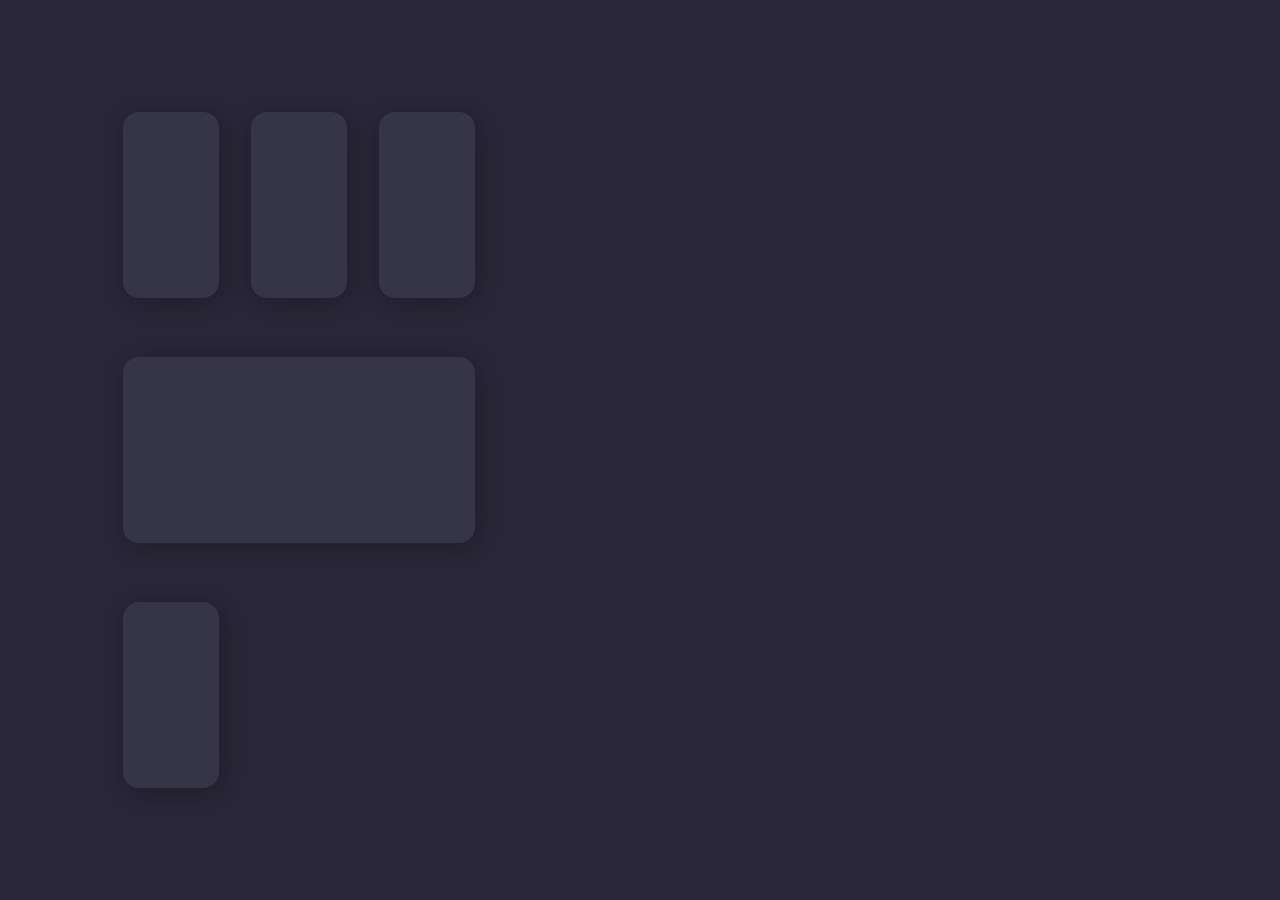
==== 8 - dashboard/index.html @ 5497b5a3 "sync" ====
<!DOCTYPE html>
<html lang="en">
<head>
    <meta charset="UTF-8">
    <meta http-equiv="X-UA-Compatible" content="IE=edge">
    <meta name="viewport" content="width=device-width, initial-scale=1.0">
    <title>Document</title>
    <link rel="stylesheet" href="style.css">
</head>
<body>
    <main id="app">
        <div class="box">
        </div>
        <div class="box">
        </div>
        <div class="box">
        </div>
        <div class="box">
        </div>
        <div class="box">
        </div>
    </main> 
</body>
</html>
---- 8 - dashboard/style.css ----
* {
    margin: 0;
    padding: 0;
    box-sizing: border-box;
    -webkit-font-smoothing: antialiased;
    -moz-osx-font-smoothing: grayscale;
}

:root {
    font-size: 62.5%;
}

body {
    font-size: 1.6rem;
}

.box {
    padding: 2.9rem 4.8rem;
    background: #363447;
    box-shadow: .3rem .4rem 2.6rem rgba(0, 0, 0, 0.25);
    border-radius: 1.6rem;
}

#app {
    background-color: #292738;
    display: grid;
    grid-template-columns: max-content max-content max-content;
    column-gap: 3.2rem;
    row-gap: 5.9rem;
    width: 100vw;
    height: 100vh;

    padding: 11.2rem 12.3rem;
}

.box:nth-child(4) {
    grid-column: 1/4;
}
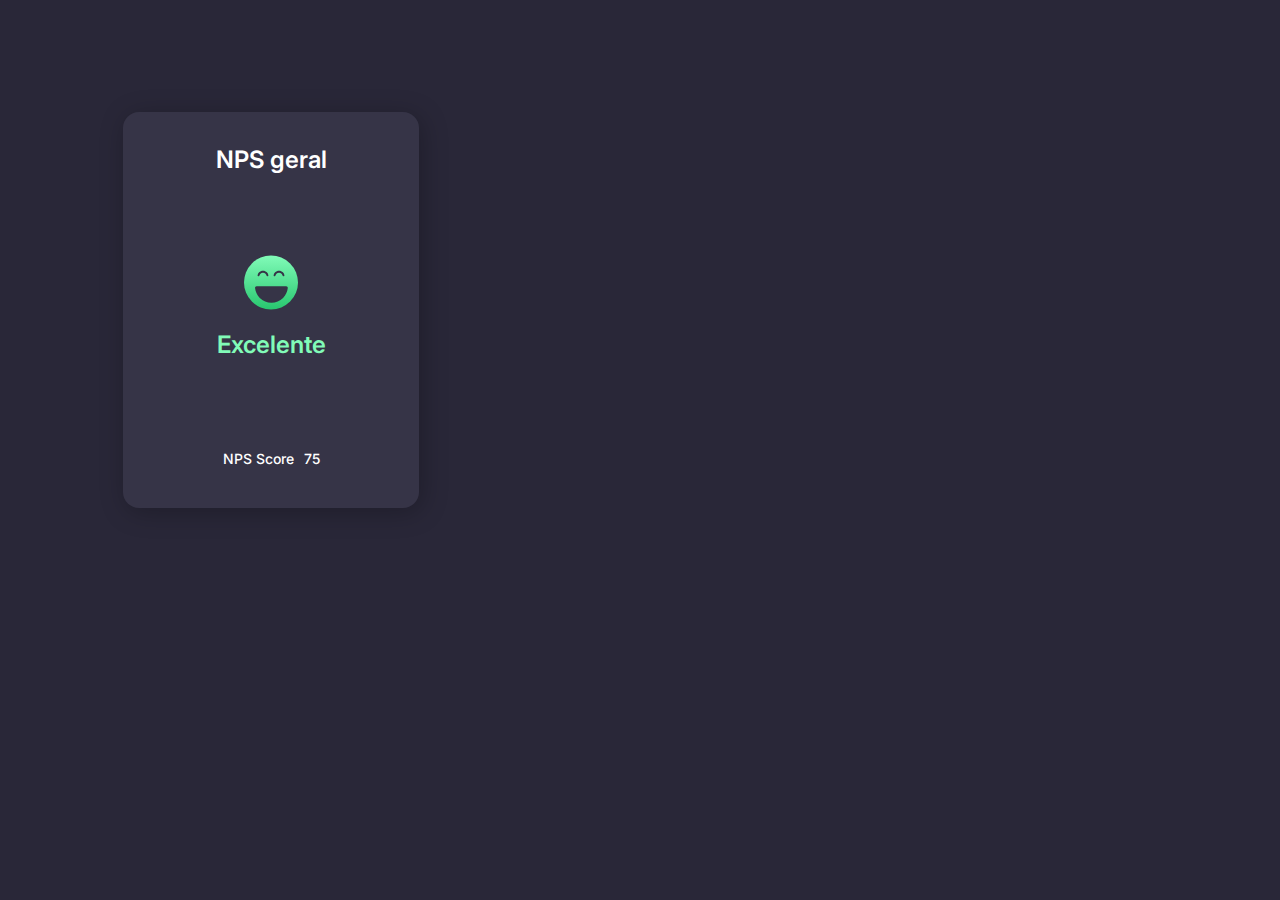
==== commit f35c5d89: "box NPS geral (css e html)" ====
--- a/8 - dashboard/index.html
+++ b/8 - dashboard/index.html
@@ -1,24 +1,48 @@
 <!DOCTYPE html>
 <html lang="en">
+
 <head>
     <meta charset="UTF-8">
     <meta http-equiv="X-UA-Compatible" content="IE=edge">
     <meta name="viewport" content="width=device-width, initial-scale=1.0">
     <title>Document</title>
     <link rel="stylesheet" href="style.css">
+    <link rel="preconnect" href="https://fonts.googleapis.com">
+    <link rel="preconnect" href="https://fonts.gstatic.com" crossorigin>
+    <link href="https://fonts.googleapis.com/css2?family=Inter:wght@400;500;700&display=swap" rel="stylesheet">
 </head>
+
 <body>
-    <main id="app">
+    <main id="app" class="">
+
+        <div class="box nps grid">
+
+            <div class="top">
+                NPS geral
+            </div>
+
+            <div class="middle grid">
+                <img src="./assets/smile.svg" alt="bolinha verde sorrindo">
+                Excelente
+            </div>
+
+            <div class="bottom">
+                <span>NPS Score</span>
+                <span>75</span>
+            </div>
+
+        </div>
+
+        <!-- <div class="box">
+        </div>
+
         <div class="box">
         </div>
+
         <div class="box">
-        </div>
-        <div class="box">
-        </div>
-        <div class="box">
-        </div>
-        <div class="box">
-        </div>
-    </main> 
+        </div> -->
+
+    </main>
 </body>
+
 </html>--- a/8 - dashboard/style.css
+++ b/8 - dashboard/style.css
@@ -12,6 +12,11 @@
 
 body {
     font-size: 1.6rem;
+    font-family: 'Inter';
+}
+
+.grid {
+    display: grid;
 }
 
 .box {
@@ -19,14 +24,16 @@
     background: #363447;
     box-shadow: .3rem .4rem 2.6rem rgba(0, 0, 0, 0.25);
     border-radius: 1.6rem;
+    color: white;
 }
 
 #app {
     background-color: #292738;
-    display: grid;
-    grid-template-columns: max-content max-content max-content;
+    /* grid-template-columns: max-content max-content max-content; */
+    grid-template-columns: 1fr 1fr 1fr;
     column-gap: 3.2rem;
     row-gap: 5.9rem;
+
     width: 100vw;
     height: 100vh;
 
@@ -35,4 +42,29 @@
 
 .box:nth-child(4) {
     grid-column: 1/4;
+}
+
+.nps {
+    font-weight: 600;
+    font-size: 24px;
+    line-height: 160%;
+    text-align: center;
+    width: 29.6rem;
+    gap: 3.2rem;
+}
+
+.nps .middle {
+    height: 19.7rem;
+    place-content: center;
+    justify-items: center;
+    gap: 1.6rem;
+    color: #81FBB8;
+}
+
+.nps .bottom {
+    font-weight: 500;
+    font-size: 1.4rem;
+    display: flex;
+    justify-content: center;
+    gap: 1rem;
 }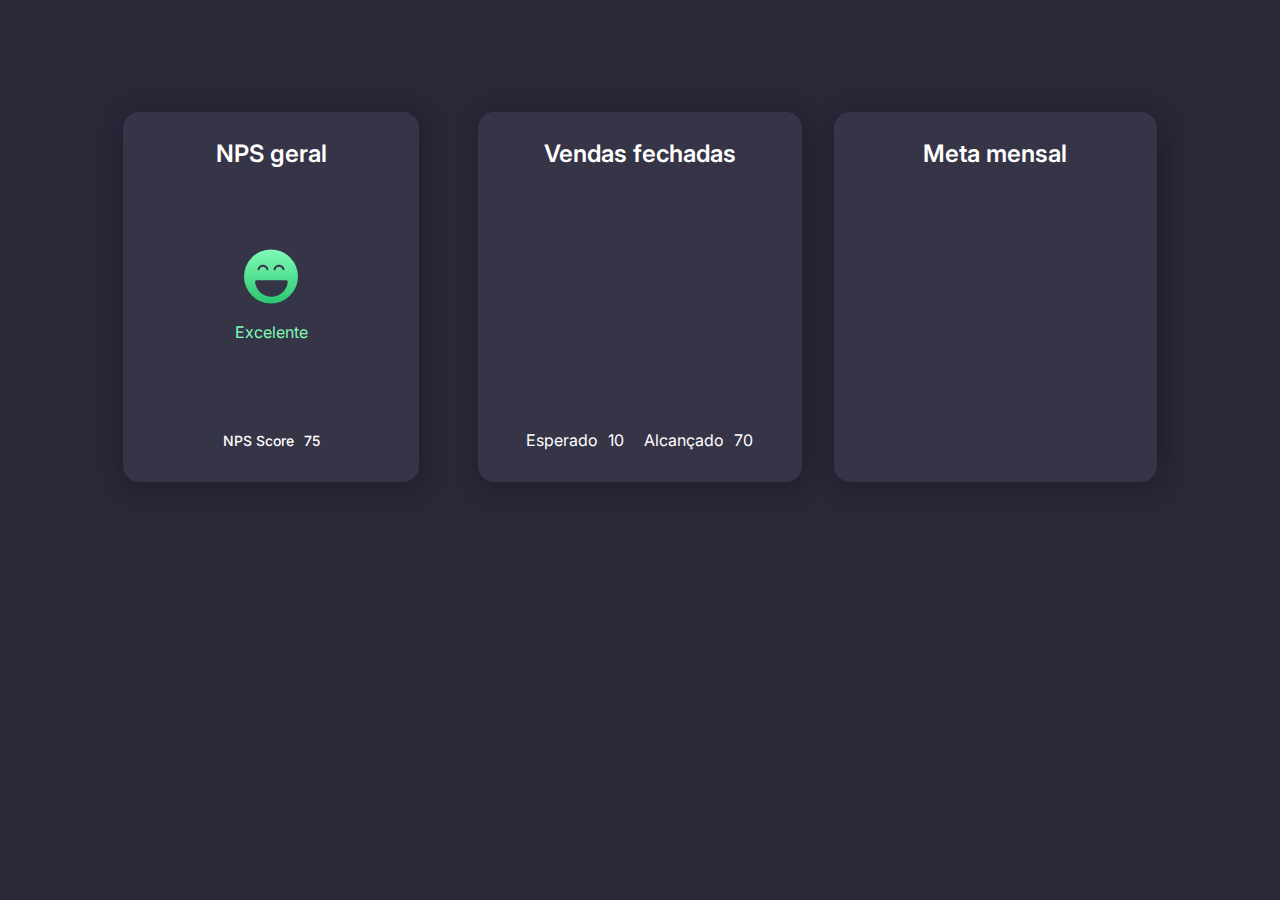
==== commit 2a553006: "esqueleto do Vendas Fechadas (css e html)" ====
--- a/8 - dashboard/index.html
+++ b/8 - dashboard/index.html
@@ -13,34 +13,53 @@
 </head>
 
 <body>
-    <main id="app" class="">
+    <main id="app" class="grid">
 
         <div class="box nps grid">
-
             <div class="top">
                 NPS geral
             </div>
-
             <div class="middle grid">
                 <img src="./assets/smile.svg" alt="bolinha verde sorrindo">
                 Excelente
             </div>
-
             <div class="bottom">
                 <span>NPS Score</span>
                 <span>75</span>
             </div>
-
         </div>
 
-        <!-- <div class="box">
+        <div class="box sell grid">
+            <div class="top">Vendas fechadas</div>
+            <div class="middle"></div>
+            <div class="bottom">
+                <div class="item">
+                    <span>Esperado</span>
+                    <span>10</span>
+                </div>
+                <div class="item">
+                    <span>Alcançado</span>
+                    <span>70</span>
+                </div>
+            </div>
         </div>
 
-        <div class="box">
+        <div class="box target grid">
+            <div class="top">Meta mensal</div>
+            <div class="middle"></div>
+            <div class="bottom">
+                <div class="item">
+                    <span></span>
+                    <span></span>
+                </div>
+                <div class="item">
+                    <span></span>
+                    <span></span>
+                </div>
+            </div>
         </div>
 
-        <div class="box">
-        </div> -->
+        
 
     </main>
 </body>
--- a/8 - dashboard/style.css
+++ b/8 - dashboard/style.css
@@ -25,12 +25,14 @@
     box-shadow: .3rem .4rem 2.6rem rgba(0, 0, 0, 0.25);
     border-radius: 1.6rem;
     color: white;
+    line-height: 160%;
 }
 
 #app {
     background-color: #292738;
     /* grid-template-columns: max-content max-content max-content; */
     grid-template-columns: 1fr 1fr 1fr;
+    grid-template-rows: max-content;
     column-gap: 3.2rem;
     row-gap: 5.9rem;
 
@@ -44,11 +46,25 @@
     grid-column: 1/4;
 }
 
-.nps {
+.top {
     font-weight: 600;
     font-size: 24px;
-    line-height: 160%;
     text-align: center;
+}
+
+.bottom {
+    display: flex;
+    gap: 2rem;
+    justify-content: center;
+    margin-top: auto;
+}
+
+.bottom .item {
+    display: flex;
+    gap: 1rem;
+}
+
+.nps {
     width: 29.6rem;
     gap: 3.2rem;
 }
@@ -64,7 +80,6 @@
 .nps .bottom {
     font-weight: 500;
     font-size: 1.4rem;
-    display: flex;
     justify-content: center;
     gap: 1rem;
 }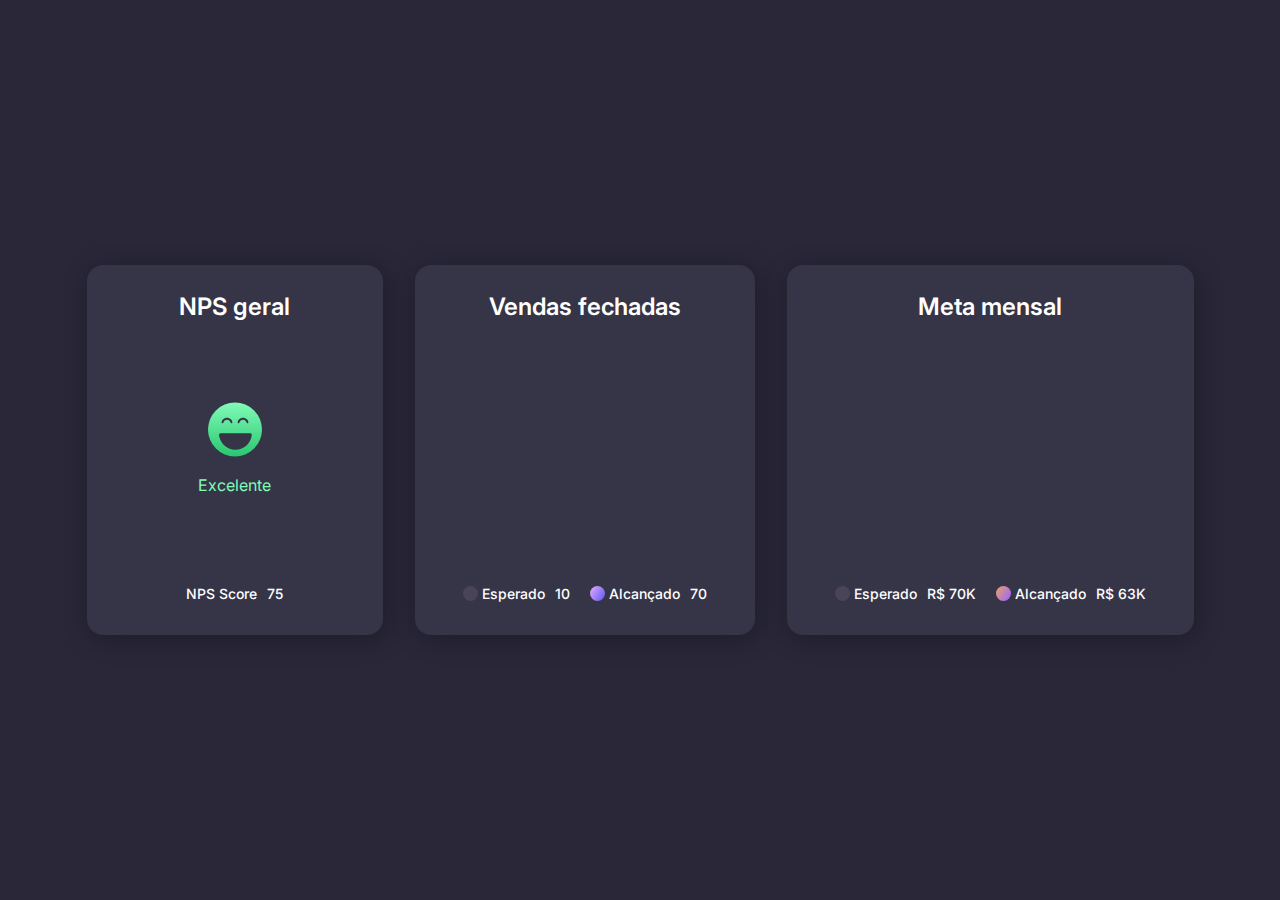
==== commit 1169ea2e: "ajustes no grid e bottom de cada box" ====
--- a/8 - dashboard/index.html
+++ b/8 - dashboard/index.html
@@ -38,7 +38,7 @@
                     <span>10</span>
                 </div>
                 <div class="item">
-                    <span>Alcançado</span>
+                    <span id="sell-alcancado">Alcançado</span>
                     <span>70</span>
                 </div>
             </div>
@@ -48,13 +48,15 @@
             <div class="top">Meta mensal</div>
             <div class="middle"></div>
             <div class="bottom">
+
                 <div class="item">
-                    <span></span>
-                    <span></span>
+                    <span>Esperado</span>
+                    <span id="">R$ 70K</span>
                 </div>
+
                 <div class="item">
-                    <span></span>
-                    <span></span>
+                    <span id="target-alcancado">Alcançado</span>
+                    <span>R$ 63K</span>
                 </div>
             </div>
         </div>
--- a/8 - dashboard/style.css
+++ b/8 - dashboard/style.css
@@ -31,15 +31,17 @@
 #app {
     background-color: #292738;
     /* grid-template-columns: max-content max-content max-content; */
-    grid-template-columns: 1fr 1fr 1fr;
+    grid-template-columns: 29.6rem max-content max-content;
     grid-template-rows: max-content;
     column-gap: 3.2rem;
     row-gap: 5.9rem;
 
-    width: 100vw;
-    height: 100vh;
+    /*width: fit-content;*/
+    min-width: 100vh;
+    height: fit-content;
+    min-height: 100vh;
 
-    padding: 11.2rem 12.3rem;
+    place-content: center;
 }
 
 .box:nth-child(4) {
@@ -53,6 +55,8 @@
 }
 
 .bottom {
+    font-weight: 500;
+    font-size: 1.4rem;
     display: flex;
     gap: 2rem;
     justify-content: center;
@@ -61,11 +65,42 @@
 
 .bottom .item {
     display: flex;
+    align-items: center;
     gap: 1rem;
 }
 
+
+.bottom .item span {
+    --bg-color: #4A4556;
+}
+
+
+.item #sell-alcancado {
+    --bg-color: linear-gradient(121.94deg, #CE9FFC 15.98%, #7367F0 82.85%);
+    border-radius: 999px;
+}
+
+.item #target-alcancado {
+    --bg-color: linear-gradient(121.94deg, #DF9780 15.98%, #A66DE9 82.85%);
+    border-radius: 999px;
+}
+
+.bottom .item span:nth-child(1){
+    display: flex;
+    align-items: center;
+    gap:0.4rem;
+}
+
+.bottom .item span:nth-child(1)::before {
+    content: "";
+    width: 1.5rem;
+    height: 1.5rem;
+    display: block;
+    background: var(--bg-color);
+    border-radius: 999px;
+}
+
 .nps {
-    width: 29.6rem;
     gap: 3.2rem;
 }
 
@@ -78,8 +113,5 @@
 }
 
 .nps .bottom {
-    font-weight: 500;
-    font-size: 1.4rem;
-    justify-content: center;
     gap: 1rem;
 }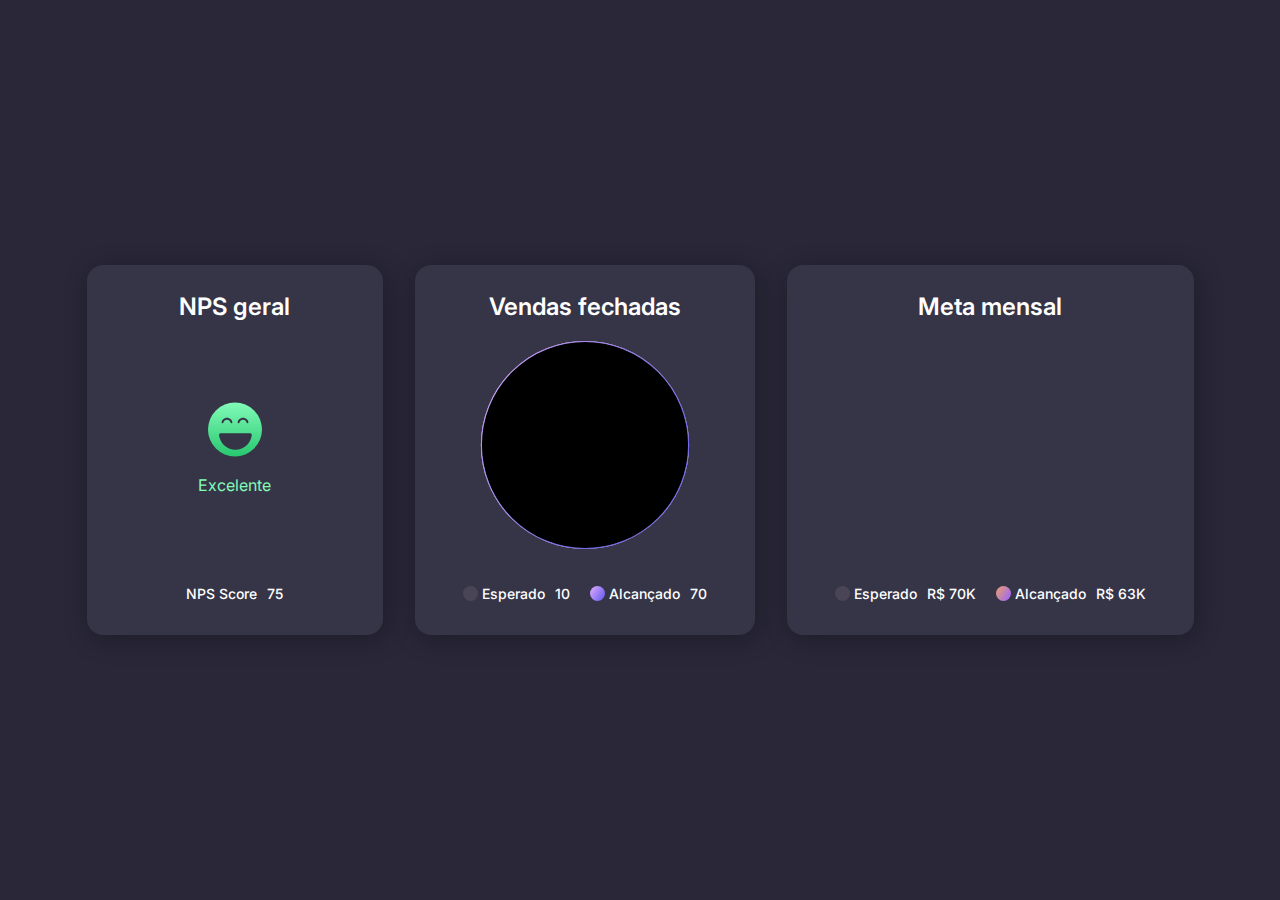
==== commit 5c8ed5df: "terminando o html" ====
--- a/8 - dashboard/index.html
+++ b/8 - dashboard/index.html
@@ -1,6 +1,5 @@
 <!DOCTYPE html>
 <html lang="en">
-
 <head>
     <meta charset="UTF-8">
     <meta http-equiv="X-UA-Compatible" content="IE=edge">
@@ -11,10 +10,8 @@
     <link rel="preconnect" href="https://fonts.gstatic.com" crossorigin>
     <link href="https://fonts.googleapis.com/css2?family=Inter:wght@400;500;700&display=swap" rel="stylesheet">
 </head>
-
 <body>
     <main id="app" class="grid">
-
         <div class="box nps grid">
             <div class="top">
                 NPS geral
@@ -28,10 +25,21 @@
                 <span>75</span>
             </div>
         </div>
-
         <div class="box sell grid">
             <div class="top">Vendas fechadas</div>
-            <div class="middle"></div>
+            <div class="middle">
+                <svg viewBox="0 0 232 232">
+                    <circle cx="50%" cy="50%" r="98.5" stroke="#D9D9D9" />
+                    <circle cx="50%" cy="50%" r="98.5" stroke=url(#paint0_linear_201_85) />
+                    <defs>
+                        <linearGradient id="paint0_linear_201_85" x1="-9" y1="82" x2="145" y2="178"
+                            gradientUnits="userSpaceOnUse">
+                            <stop stop-color="#CE9FFC" />
+                            <stop offset="1" stop-color="#7367F0" />
+                        </linearGradient>
+                    </defs>
+                </svg>
+            </div>
             <div class="bottom">
                 <div class="item">
                     <span>Esperado</span>
@@ -43,27 +51,20 @@
                 </div>
             </div>
         </div>
-
         <div class="box target grid">
             <div class="top">Meta mensal</div>
             <div class="middle"></div>
             <div class="bottom">
-
                 <div class="item">
                     <span>Esperado</span>
                     <span id="">R$ 70K</span>
                 </div>
-
                 <div class="item">
                     <span id="target-alcancado">Alcançado</span>
                     <span>R$ 63K</span>
                 </div>
             </div>
         </div>
-
-        
-
     </main>
 </body>
-
 </html>--- a/8 - dashboard/style.css
+++ b/8 - dashboard/style.css
@@ -35,12 +35,10 @@
     grid-template-rows: max-content;
     column-gap: 3.2rem;
     row-gap: 5.9rem;
-
     /*width: fit-content;*/
     min-width: 100vh;
     height: fit-content;
     min-height: 100vh;
-
     place-content: center;
 }
 
@@ -68,7 +66,6 @@
     align-items: center;
     gap: 1rem;
 }
-
 
 .bottom .item span {
     --bg-color: #4A4556;
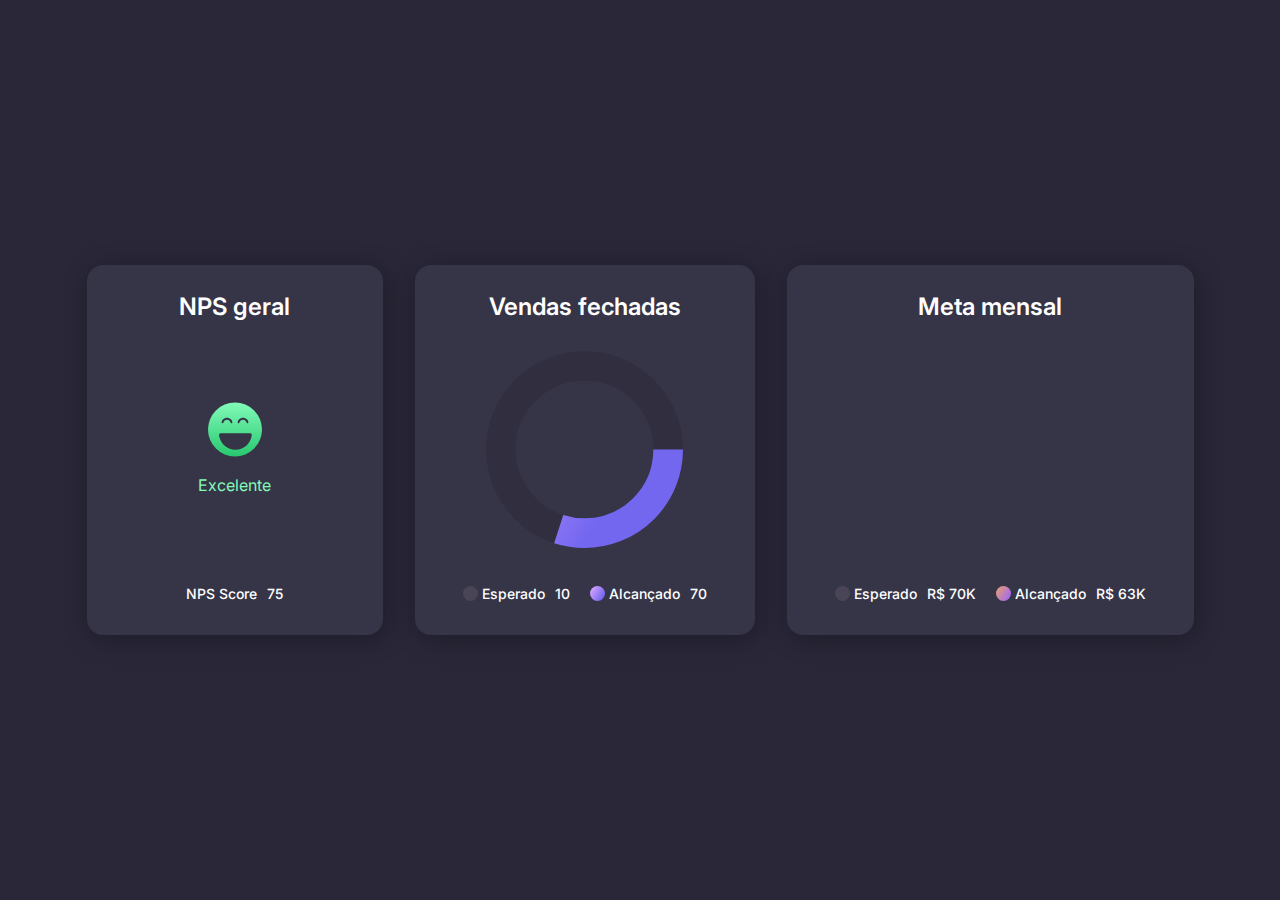
==== commit 193f4bc5: "?" ====
--- a/8 - dashboard/index.html
+++ b/8 - dashboard/index.html
@@ -29,7 +29,7 @@
             <div class="top">Vendas fechadas</div>
             <div class="middle">
                 <svg viewBox="0 0 232 232">
-                    <circle cx="50%" cy="50%" r="98.5" stroke="#D9D9D9" />
+                    <circle cx="50%" cy="50%" r="98.5" opacity="0.1" stroke="black" />
                     <circle cx="50%" cy="50%" r="98.5" stroke=url(#paint0_linear_201_85) />
                     <defs>
                         <linearGradient id="paint0_linear_201_85" x1="-9" y1="82" x2="145" y2="178"
--- a/8 - dashboard/style.css
+++ b/8 - dashboard/style.css
@@ -111,4 +111,29 @@
 
 .nps .bottom {
     gap: 1rem;
+}
+
+.middle {
+    display: grid;
+    place-content: center;
+}
+
+svg {
+    width: 19.7rem;
+    height: 19.7rem;
+}
+
+svg circle {
+    stroke-dasharray: 618;
+    stroke-dashoffset: 618;
+    stroke-width: 35;
+    fill: none;
+}
+
+svg circle:nth-child(1){
+    stroke-dashoffset: 0;
+}
+
+svg circle:nth-child(2){
+    stroke-dashoffset: calc(618 - (618 * 30/100));
 }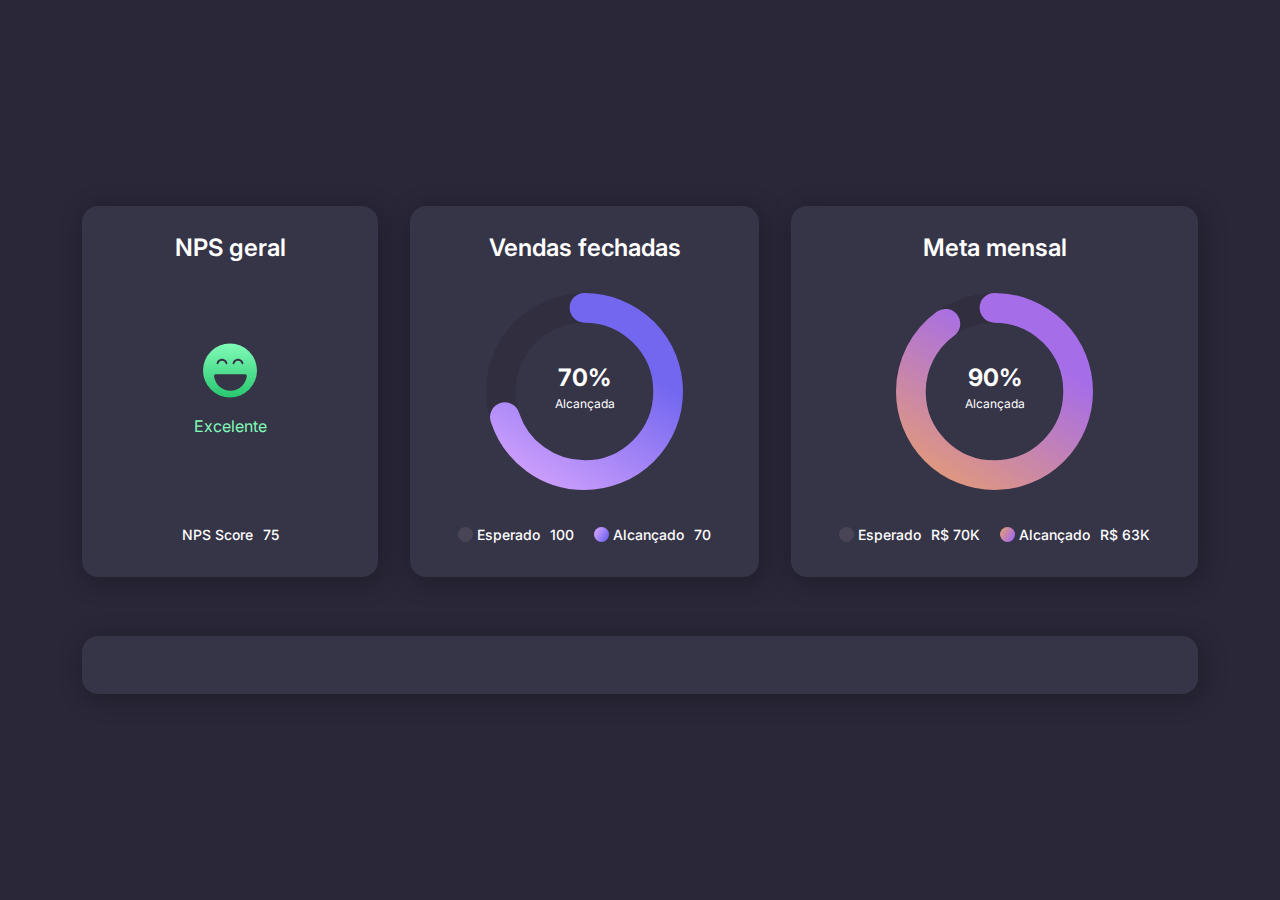
==== commit 60156fea: "ajustes nos graficos" ====
--- a/8 - dashboard/index.html
+++ b/8 - dashboard/index.html
@@ -28,7 +28,8 @@
         <div class="box sell grid">
             <div class="top">Vendas fechadas</div>
             <div class="middle">
-                <svg viewBox="0 0 232 232">
+
+                <svg viewBox="0 0 232 232" style="--percentage: 70">
                     <circle cx="50%" cy="50%" r="98.5" opacity="0.1" stroke="black" />
                     <circle cx="50%" cy="50%" r="98.5" stroke=url(#paint0_linear_201_85) />
                     <defs>
@@ -39,11 +40,17 @@
                         </linearGradient>
                     </defs>
                 </svg>
+
+                <div class="content">
+                    <h3>70%</h3>
+                    <p>Alcançada</p>
+                </div>
+
             </div>
             <div class="bottom">
                 <div class="item">
                     <span>Esperado</span>
-                    <span>10</span>
+                    <span>100</span>
                 </div>
                 <div class="item">
                     <span id="sell-alcancado">Alcançado</span>
@@ -53,7 +60,26 @@
         </div>
         <div class="box target grid">
             <div class="top">Meta mensal</div>
-            <div class="middle"></div>
+            <div class="middle">
+
+                <svg viewBox="0 0 232 232" style="--percentage: 90">
+                    <circle cx="50%" cy="50%" r="98.5" opacity="0.1" stroke="black" />
+                    <circle cx="50%" cy="50%" r="98.5" stroke=url(#paint0_linear_201_104) />
+                    <defs>
+                        <linearGradient id="paint0_linear_201_104" x1="1.97421e-07" y1="82" x2="154" y2="178" 
+                        gradientUnits="userSpaceOnUse">    
+                        <stop stop-color="#DF9780"/>
+                        <stop offset="1" stop-color="#A66DE9"/>
+                        </linearGradient>
+                    </defs>
+                </svg>
+
+                <div class="content">
+                    <h3>90%</h3>
+                    <p>Alcançada</p>
+                </div>
+
+            </div>
             <div class="bottom">
                 <div class="item">
                     <span>Esperado</span>
@@ -65,6 +91,8 @@
                 </div>
             </div>
         </div>
+
+        <div class="box weekly-sell"></div>
     </main>
 </body>
 </html>--- a/8 - dashboard/style.css
+++ b/8 - dashboard/style.css
@@ -8,8 +8,9 @@
 
 :root {
     font-size: 62.5%;
+    
 }
-
+  
 body {
     font-size: 1.6rem;
     font-family: 'Inter';
@@ -82,10 +83,10 @@
     border-radius: 999px;
 }
 
-.bottom .item span:nth-child(1){
+.bottom .item span:nth-child(1) {
     display: flex;
     align-items: center;
-    gap:0.4rem;
+    gap: 0.4rem;
 }
 
 .bottom .item span:nth-child(1)::before {
@@ -114,26 +115,56 @@
 }
 
 .middle {
+    position: relative;
     display: grid;
     place-content: center;
 }
 
 svg {
+    --circunference: 618;
+    --percentage: 0;
     width: 19.7rem;
     height: 19.7rem;
+    transform: rotate(-90deg);
 }
 
 svg circle {
-    stroke-dasharray: 618;
-    stroke-dashoffset: 618;
+    stroke-dasharray: var(--circunference);
+    stroke-dashoffset: var(--circunference);
     stroke-width: 35;
     fill: none;
 }
 
-svg circle:nth-child(1){
+svg circle:nth-child(1) {
     stroke-dashoffset: 0;
 }
 
-svg circle:nth-child(2){
-    stroke-dashoffset: calc(618 - (618 * 30/100));
+svg circle:nth-child(2) {
+    stroke-dashoffset: calc(var(--circunference) - (var(--circunference) * var(--percentage))/100);
+    stroke-linecap: round;
+    animation: progress 1s ease-in-out forwards;
+    animation-delay: 1s;
+}
+
+@keyframes progress {
+    0% {
+        stroke-dasharray: var(--circunference);
+        stroke-dashoffset: var(--circunference);
+    }   
+}
+
+.middle .content {
+    position: absolute;
+    top: 50%;
+    left: 50%;
+    transform: translate(-50%, -50%);
+    text-align: center;
+}
+
+.content h3 {
+    font-size: 2.4rem;
+}
+
+.content p {
+    font-size: 1.2rem;
 }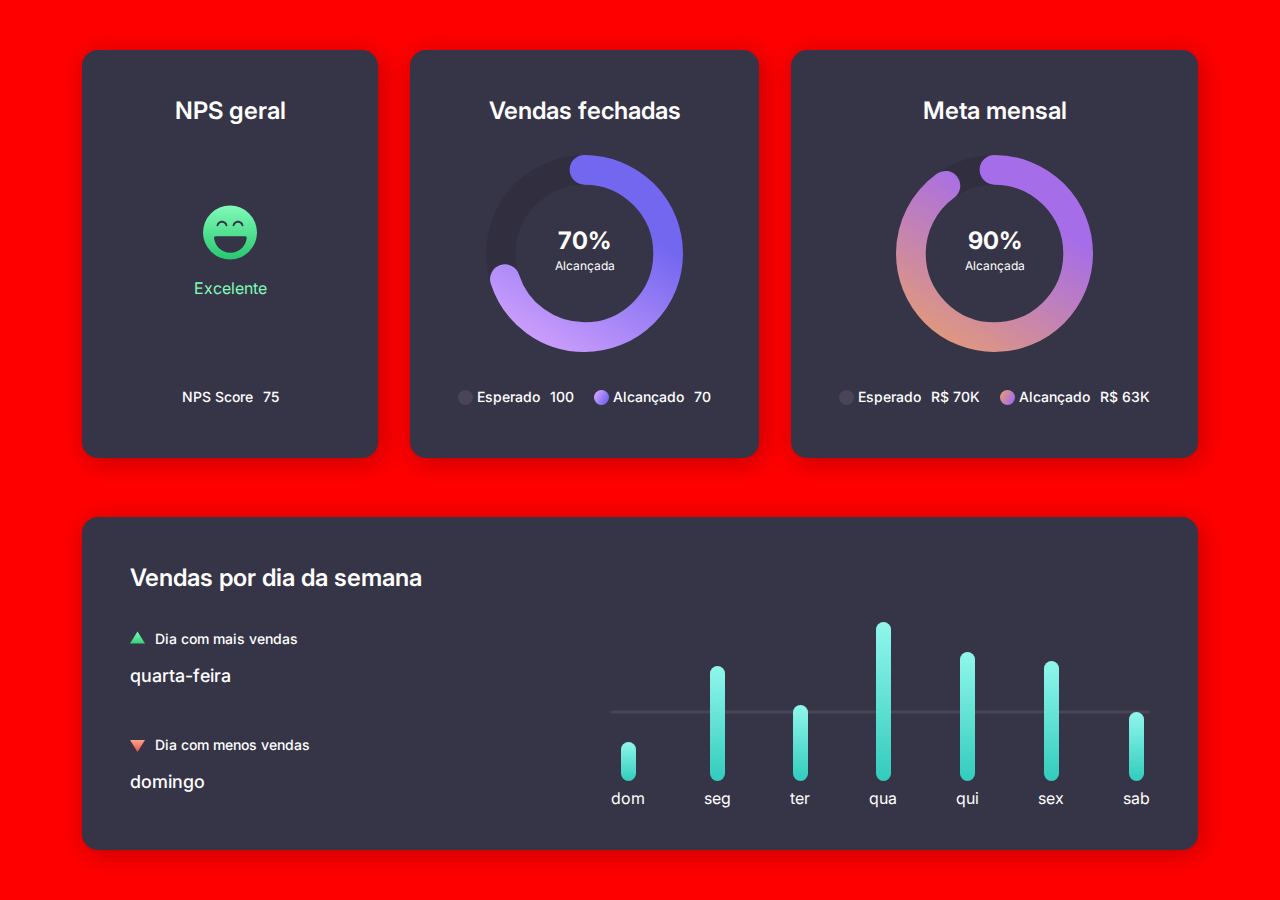
==== commit ae7cb29d: "pre mobile version" ====
--- a/8 - dashboard/index.html
+++ b/8 - dashboard/index.html
@@ -13,7 +13,7 @@
 <body>
     <main id="app" class="grid">
         <div class="box nps grid">
-            <div class="top">
+            <div class="top text-center">
                 NPS geral
             </div>
             <div class="middle grid">
@@ -26,7 +26,7 @@
             </div>
         </div>
         <div class="box sell grid">
-            <div class="top">Vendas fechadas</div>
+            <div class="top text-center">Vendas fechadas</div>
             <div class="middle">
 
                 <svg viewBox="0 0 232 232" style="--percentage: 70">
@@ -59,7 +59,7 @@
             </div>
         </div>
         <div class="box target grid">
-            <div class="top">Meta mensal</div>
+            <div class="top text-center">Meta mensal</div>
             <div class="middle">
 
                 <svg viewBox="0 0 232 232" style="--percentage: 90">
@@ -92,7 +92,65 @@
             </div>
         </div>
 
-        <div class="box weekly-sell"></div>
+
+
+
+        <div class="box weekly-sell grid">
+            <div class="top">Vendas por dia da semana</div>
+
+            <div class="wrapper">
+
+                <div class="left grid">
+                    <div class="most-sell grid">
+                        <span>Dia com mais vendas</span>
+                        quarta-feira
+                    </div>
+                    <div class="less-sell grid"> 
+                        <span>Dia com menos vendas</span>
+                        domingo
+                    </div>
+                </div>
+
+                <div class="right">
+                    <div class="bars">
+
+                        <div class="bar-wrapper">
+                            <div class="bar" style="--height: 3.9rem"></div>
+                            <span>dom</span>
+                        </div>
+                        <div class="bar-wrapper">
+                            <div class="bar" style="--height: 11.5rem"></div>
+                            <span>seg</span>
+                        </div>
+                        <div class="bar-wrapper">
+                            <div class="bar" style="--height: 7.6rem"></div>
+                            <span>ter</span>
+                        </div>
+                        <div class="bar-wrapper">
+                            <div class="bar" style="--height: 15.9rem"></div>
+                            <span>qua</span>
+                        </div>
+                        <div class="bar-wrapper">
+                            <div class="bar" style="--height: 12.9rem"></div>
+                            <span>qui</span>
+                        </div>
+                        <div class="bar-wrapper">
+                            <div class="bar" style="--height: 12rem"></div>
+                            <span>sex</span>
+                        </div>
+                        <div class="bar-wrapper">
+                            <div class="bar" style="--height: 6.9rem"></div>
+                            <span>sab</span>
+                        </div>
+
+                    </div>
+                </div>
+            </div>
+
+        </div>
+
+
+
     </main>
 </body>
 </html>--- a/8 - dashboard/style.css
+++ b/8 - dashboard/style.css
@@ -8,9 +8,9 @@
 
 :root {
     font-size: 62.5%;
-    
-}
-  
+
+}
+
 body {
     font-size: 1.6rem;
     font-family: 'Inter';
@@ -20,13 +20,19 @@
     display: grid;
 }
 
+.text-center {
+    text-align: center;
+}
+
 .box {
     padding: 2.9rem 4.8rem;
+    padding: 4.8rem 4.8rem;
     background: #363447;
     box-shadow: .3rem .4rem 2.6rem rgba(0, 0, 0, 0.25);
     border-radius: 1.6rem;
     color: white;
     line-height: 160%;
+    
 }
 
 #app {
@@ -36,7 +42,7 @@
     grid-template-rows: max-content;
     column-gap: 3.2rem;
     row-gap: 5.9rem;
-    /*width: fit-content;*/
+    /* width: fit-content; */
     min-width: 100vh;
     height: fit-content;
     min-height: 100vh;
@@ -50,7 +56,28 @@
 .top {
     font-weight: 600;
     font-size: 24px;
+}
+
+.middle {
+    position: relative;
+    display: grid;
+    place-content: center;
+}
+
+.middle .content {
+    position: absolute;
+    top: 50%;
+    left: 50%;
+    transform: translate(-50%, -50%);
     text-align: center;
+}
+
+.content h3 {
+    font-size: 2.4rem;
+}
+
+.content p {
+    font-size: 1.2rem;
 }
 
 .bottom {
@@ -71,7 +98,6 @@
 .bottom .item span {
     --bg-color: #4A4556;
 }
-
 
 .item #sell-alcancado {
     --bg-color: linear-gradient(121.94deg, #CE9FFC 15.98%, #7367F0 82.85%);
@@ -114,12 +140,6 @@
     gap: 1rem;
 }
 
-.middle {
-    position: relative;
-    display: grid;
-    place-content: center;
-}
-
 svg {
     --circunference: 618;
     --percentage: 0;
@@ -150,21 +170,106 @@
     0% {
         stroke-dasharray: var(--circunference);
         stroke-dashoffset: var(--circunference);
-    }   
-}
-
-.middle .content {
+    }
+}
+
+.weekly-sell {
+    gap: 3.2rem;
+}
+
+.weekly-sell span {
+    opacity: 1;
+}
+
+.weekly-sell .wrapper {
+    display: flex;
+    gap: 3.2rem;
+}
+
+.weekly-sell .left {
+    gap: 3.2rem;
+}
+
+.weekly-sell .left, 
+.weekly-sell .right {
+    flex: 1;
+}
+
+.left .grid {
+    gap: 0.8rem;
+    font-weight: 500;
+    font-size: 18px;
+}
+
+.left .grid span {
+    display: flex;
+    font-size: 14px;
+    align-items: center;
+    gap: 1rem;
+}
+
+.left .grid span::before {
+    content: "";
+    width: 15px;
+    height: 15px;
+    display: block;
+    clip-path: polygon(50% 0%, 0% 80%, 100% 80%);
+}
+
+.left .most-sell span::before {
+    background: linear-gradient(180deg, #81FBB8 0%, #28C76F 100%);
+}
+
+.left .less-sell span::before {
+    background: linear-gradient(180deg, #EA5455 0%, #FEB692 100%);
+    transform: matrix(1, 0, 0, -1, 0, 0);
+}
+
+.bars {
+    display: flex;
+    align-items: flex-end;
+    gap: 5.9rem;
+    position: relative;
+}
+
+.bars::before {
+    content: "";
+    display: block;
+    height: .3rem;
+    width: 100%;
+    background-color: #4A4556;
+    border-radius: 999px;
     position: absolute;
     top: 50%;
-    left: 50%;
-    transform: translate(-50%, -50%);
-    text-align: center;
-}
-
-.content h3 {
-    font-size: 2.4rem;
-}
-
-.content p {
-    font-size: 1.2rem;
+    transform: translatey(-50%);
+    z-index: 0;
+}
+
+.bar-wrapper {
+    grid-template-rows: 15.9rem 1.6rem;
+    display: grid;
+    justify-items: center;
+    gap: .5rem;
+    z-index: 1;
+}
+
+.bar {
+    width: 15px;
+    background: linear-gradient(180deg, #90F7EC 0%, #32CCBC 100%);
+    border-radius: 999px;
+    height: var(--height);
+    align-self: end;
+    animation: up 1.4s; animation-delay: 1s;
+}
+
+@keyframes up {
+    0%{
+        height: 0;
+    }
+}
+
+@media (min-width: 1200px) {
+    #app {
+        background-color: red;
+    }
 }